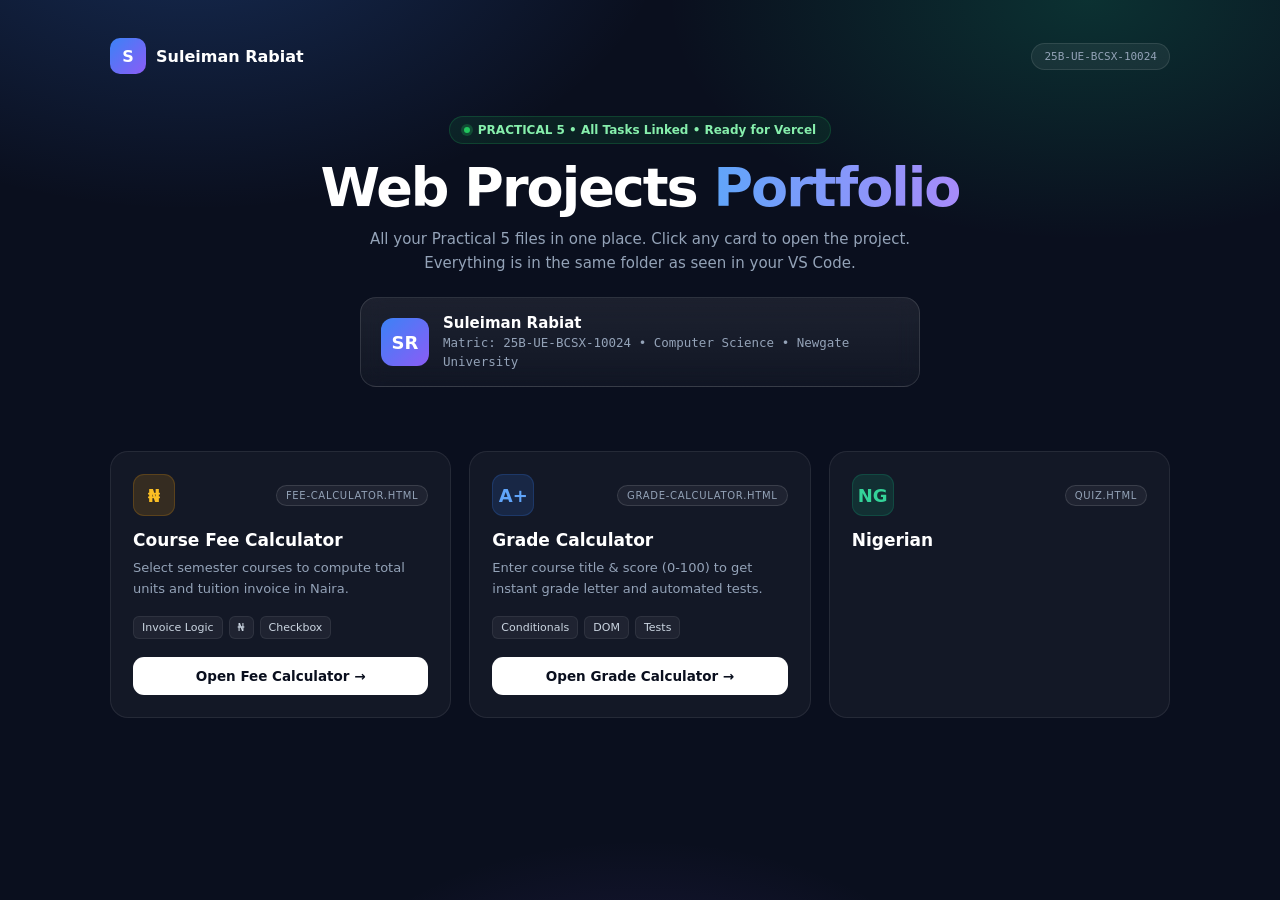
==== index.html @ 8bb7d3b0 "clean repo" ====
<!doctype html>
<html lang="en">
<head>
<meta charset="UTF-8"/>
<meta name="viewport" content="width=device-width, initial-scale=1.0"/>
<title>Suleiman Rabiat | 25B-UE-BCSX-10024 - Practical 5 Portfolio</title>
<style>
  *{margin:0;padding:0;box-sizing:border-box}
  body{font-family:Inter,system-ui,sans-serif;background:#0a0f1e;color:#e2e8f0;min-height:100vh}
  .bg{position:fixed;inset:0;z-index:-1;background:radial-gradient(800px 500px at 15% -10%, rgba(59,130,246,0.25), transparent 60%),radial-gradient(700px 400px at 85% 0%, rgba(16,185,129,0.20), transparent 60%),radial-gradient(600px 400px at 50% 120%, rgba(139,92,246,0.18), transparent 60%),#0a0f1e}
  .container{max-width:1100px;margin:0 auto;padding:28px 20px 60px}
  .nav{display:flex;justify-content:space-between;align-items:center;padding:10px 0 32px}
  .logo{display:flex;align-items:center;gap:10px;font-weight:700;color:white}
  .logo-mark{width:36px;height:36px;border-radius:10px;background:linear-gradient(135deg,#3b82f6,#8b5cf6);display:grid;place-items:center;color:white;font-weight:800}
  .nav-badge{font-family:monospace;font-size:11px;background:rgba(255,255,255,0.06);border:1px solid rgba(255,255,255,0.1);padding:6px 12px;border-radius:20px;color:#94a3b8}
  .hero{text-align:center;padding:10px 0 28px}
  .pill{display:inline-flex;gap:8px;align-items:center;background:rgba(34,197,94,0.1);border:1px solid rgba(34,197,94,0.2);color:#86efac;padding:6px 14px;border-radius:100px;font-size:12px;font-weight:600;margin-bottom:18px}
  .dot{width:6px;height:6px;background:#22c55e;border-radius:50%;box-shadow:0 0 0 3px rgba(34,197,94,0.25)}
  h1{font-size:clamp(34px,6vw,54px);font-weight:800;line-height:0.95;letter-spacing:-2px;color:white;margin-bottom:14px}
  h1 span{background:linear-gradient(90deg,#60a5fa,#a78bfa);-webkit-background-clip:text;-webkit-text-fill-color:transparent}
  .hero-desc{color:#94a3b8;font-size:15px;max-width:600px;margin:0 auto 22px;line-height:1.6}
  .student{margin:0 auto 36px;max-width:560px;background:linear-gradient(180deg,rgba(255,255,255,0.08),rgba(255,255,255,0.03));border:1px solid rgba(255,255,255,0.12);border-radius:16px;padding:16px 20px;display:flex;align-items:center;gap:14px;backdrop-filter:blur(12px)}
  .avatar{width:48px;height:48px;border-radius:12px;background:linear-gradient(135deg,#3b82f6 0%,#8b5cf6 100%);display:grid;place-items:center;font-weight:800;color:white;font-size:18px;flex-shrink:0}
  .student-info{text-align:left}
  .student-info b{display:block;color:white;font-size:15px}
  .student-info small{color:#94a3b8;font-size:12.5px;font-family:monospace}
  .grid{display:grid;grid-template-columns:repeat(auto-fit,minmax(290px,1fr));gap:18px}
  .card{background:rgba(255,255,255,0.04);border:1px solid rgba(255,255,255,0.08);border-radius:18px;padding:22px;transition:all .25s ease;display:flex;flex-direction:column}
  .card:hover{transform:translateY(-4px);background:rgba(255,255,255,0.06);border-color:rgba(255,255,255,0.15);box-shadow:0 20px 40px rgba(0,0,0,0.3)}
  .card-head{display:flex;justify-content:space-between;align-items:center;margin-bottom:14px}
  .icon{width:42px;height:42px;border-radius:11px;display:grid;place-items:center;font-size:18px;font-weight:800}
  .tag{font-size:10px;letter-spacing:.7px;text-transform:uppercase;padding:4px 9px;border-radius:20px;border:1px solid rgba(255,255,255,0.12);color:#94a3b8;background:rgba(255,255,255,0.05)}
  .card h3{color:white;font-size:17px;font-weight:700;margin-bottom:8px}
  .card p{color:#94a3b8;font-size:13px;line-height:1.6;flex:1;margin-bottom:16px}
  .chips{display:flex;flex-wrap:wrap;gap:6px;margin-bottom:18px}
  .chip{font-size:11px;padding:4px 8px;border-radius:6px;background:rgba(255,255,255,0.05);border:1px solid rgba(255,255,255,0.07);color:#cbd5e1}
  .btn{width:100%;display:flex;justify-content:center;align-items:center;gap:8px;padding:11px 14px;border-radius:11px;text-decoration:none;font-weight:600;font-size:13.5px;transition:.2s}
  .btn-main{background:white;color:#0a0f1e}
  .btn-main:hover{background:#e2e8f0}
  .blue .icon{background:rgba(59,130,246,0.15);color:#60a5fa;border:1px solid rgba(59,130,246,0.2)}
  .green .icon{background:rgba(16,185,129,0.15);color:#34d399;border:1px solid rgba(16,185,129,0.2)}
  .amber .icon{background:rgba(245,158,11,0.15);color:#fbbf24;border:1px solid rgba(245,158,11,0.2)}
  .violet .icon{background:rgba(139,92,246,0.15);color:#a78bfa;border:1px solid rgba(139,92,246,0.2)}
  .cyan .icon{background:rgba(6,182,212,0.15);color:#22d3ee;border:1px solid rgba(6,182,212,0.2)}
  footer{text-align:center;margin-top:44px;padding-top:24px;border-top:1px solid rgba(255,255,255,0.06);color:#64748b;font-size:12.5px;line-height:1.6}
  footer b{color:#94a3b8}
</style>
</head>
<body>
<div class="bg"></div>
<div class="container">
  <nav class="nav">
    <div class="logo"><div class="logo-mark">S</div> Suleiman Rabiat</div>
    <div class="nav-badge">25B-UE-BCSX-10024</div>
  </nav>
  <section class="hero">
    <div class="pill"><span class="dot"></span> PRACTICAL 5 • All Tasks Linked • Ready for Vercel</div>
    <h1>Web Projects <span>Portfolio</span></h1>
    <p class="hero-desc">All your Practical 5 files in one place. Click any card to open the project. Everything is in the same folder as seen in your VS Code.</p>
    <div class="student">
      <div class="avatar">SR</div>
      <div class="student-info">
        <b>Suleiman Rabiat</b>
        <small>Matric: 25B-UE-BCSX-10024 • Computer Science • Newgate University</small>
      </div>
    </div>
  </section>
  <main class="grid">
    <div class="card amber">
      <div class="card-head"><div class="icon">₦</div><span class="tag">fee-calculator.html</span></div>
      <h3>Course Fee Calculator</h3>
      <p>Select semester courses to compute total units and tuition invoice in Naira.</p>
      <div class="chips"><span class="chip">Invoice Logic</span><span class="chip">₦</span><span class="chip">Checkbox</span></div>
      <a class="btn btn-main" href="fee-calculator.html">Open Fee Calculator →</a>
    </div>
    <div class="card blue">
      <div class="card-head"><div class="icon">A+</div><span class="tag">grade-calculator.html</span></div>
      <h3>Grade Calculator</h3>
      <p>Enter course title & score (0-100) to get instant grade letter and automated tests.</p>
      <div class="chips"><span class="chip">Conditionals</span><span class="chip">DOM</span><span class="chip">Tests</span></div>
      <a class="btn btn-main" href="grade-calculator.html">Open Grade Calculator →</a>
    </div>
    <div class="card green">
      <div class="card-head"><div class="icon">NG</div><span class="tag">quiz.html</span></div>
      <h3>Nigerian
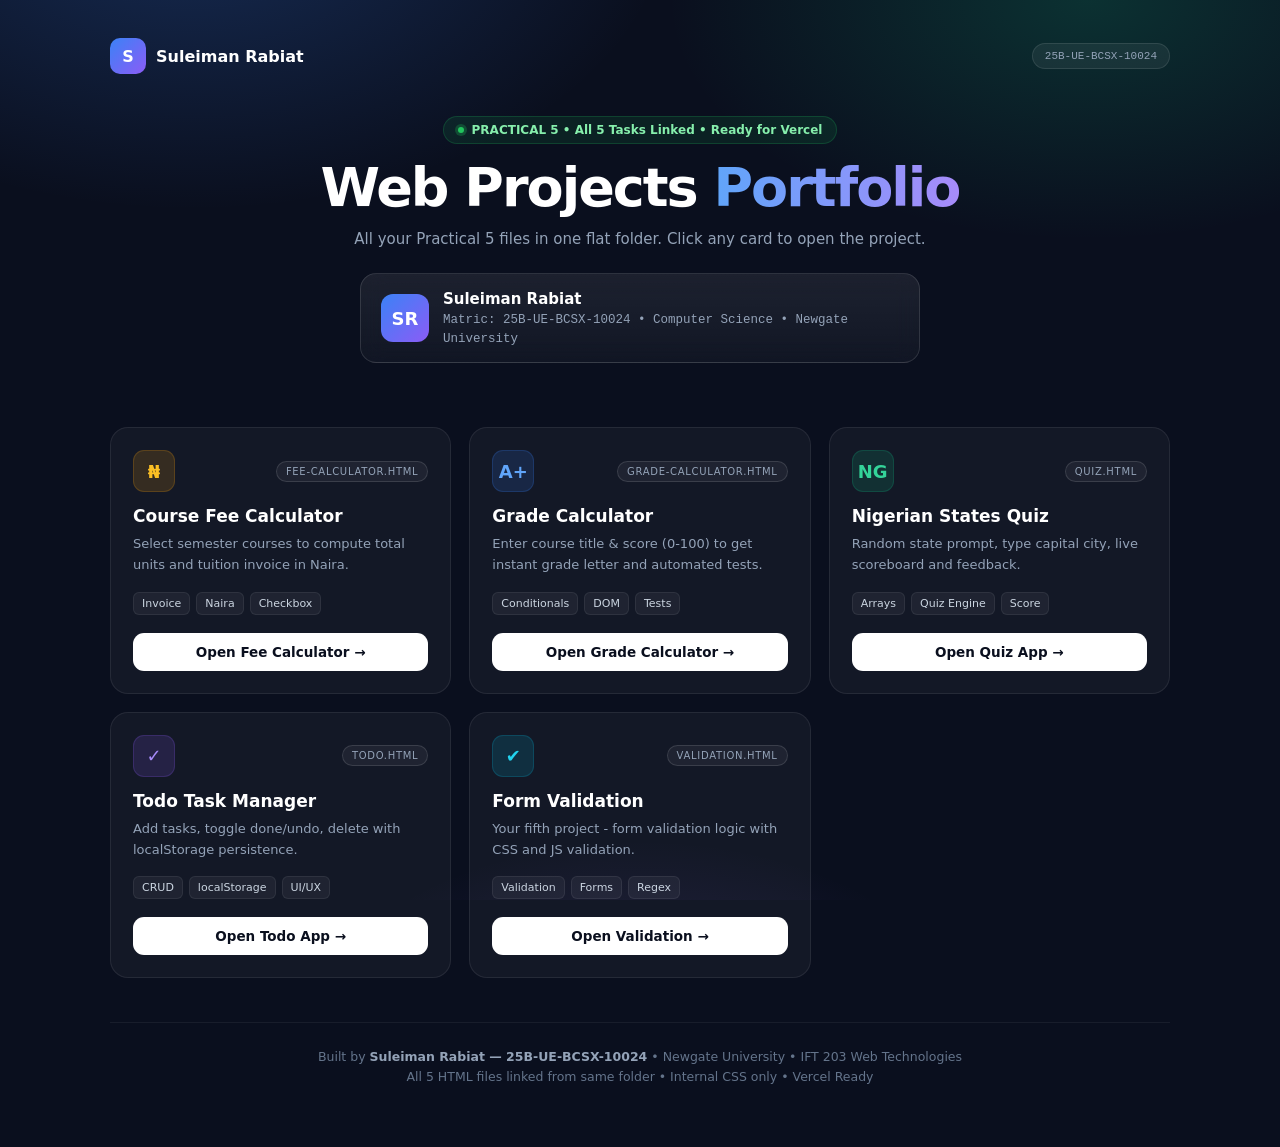
==== commit 7c0ee916: "fix: final index.html with all 5 links flat for Vercel" ====
--- a/index.html
+++ b/index.html
@@ -1,3 +1,4 @@
+
 <!doctype html>
 <html lang="en">
 <head>
@@ -54,9 +55,9 @@
     <div class="nav-badge">25B-UE-BCSX-10024</div>
   </nav>
   <section class="hero">
-    <div class="pill"><span class="dot"></span> PRACTICAL 5 • All Tasks Linked • Ready for Vercel</div>
+    <div class="pill"><span class="dot"></span> PRACTICAL 5 • All 5 Tasks Linked • Ready for Vercel</div>
     <h1>Web Projects <span>Portfolio</span></h1>
-    <p class="hero-desc">All your Practical 5 files in one place. Click any card to open the project. Everything is in the same folder as seen in your VS Code.</p>
+    <p class="hero-desc">All your Practical 5 files in one flat folder. Click any card to open the project.</p>
     <div class="student">
       <div class="avatar">SR</div>
       <div class="student-info">
@@ -70,7 +71,7 @@
       <div class="card-head"><div class="icon">₦</div><span class="tag">fee-calculator.html</span></div>
       <h3>Course Fee Calculator</h3>
       <p>Select semester courses to compute total units and tuition invoice in Naira.</p>
-      <div class="chips"><span class="chip">Invoice Logic</span><span class="chip">₦</span><span class="chip">Checkbox</span></div>
+      <div class="chips"><span class="chip">Invoice</span><span class="chip">Naira</span><span class="chip">Checkbox</span></div>
       <a class="btn btn-main" href="fee-calculator.html">Open Fee Calculator →</a>
     </div>
     <div class="card blue">
@@ -82,4 +83,30 @@
     </div>
     <div class="card green">
       <div class="card-head"><div class="icon">NG</div><span class="tag">quiz.html</span></div>
-      <h3>Nigerian+      <h3>Nigerian States Quiz</h3>
+      <p>Random state prompt, type capital city, live scoreboard and feedback.</p>
+      <div class="chips"><span class="chip">Arrays</span><span class="chip">Quiz Engine</span><span class="chip">Score</span></div>
+      <a class="btn btn-main" href="quiz.html">Open Quiz App →</a>
+    </div>
+    <div class="card violet">
+      <div class="card-head"><div class="icon">✓</div><span class="tag">todo.html</span></div>
+      <h3>Todo Task Manager</h3>
+      <p>Add tasks, toggle done/undo, delete with localStorage persistence.</p>
+      <div class="chips"><span class="chip">CRUD</span><span class="chip">localStorage</span><span class="chip">UI/UX</span></div>
+      <a class="btn btn-main" href="todo.html">Open Todo App →</a>
+    </div>
+    <div class="card cyan">
+      <div class="card-head"><div class="icon">✔</div><span class="tag">validation.html</span></div>
+      <h3>Form Validation</h3>
+      <p>Your fifth project - form validation logic with CSS and JS validation.</p>
+      <div class="chips"><span class="chip">Validation</span><span class="chip">Forms</span><span class="chip">Regex</span></div>
+      <a class="btn btn-main" href="validation.html">Open Validation →</a>
+    </div>
+  </main>
+  <footer>
+    Built by <b>Suleiman Rabiat — 25B-UE-BCSX-10024</b> • Newgate University • IFT 203 Web Technologies<br>
+    All 5 HTML files linked from same folder • Internal CSS only • Vercel Ready
+  </footer>
+</div>
+</body>
+</html>
